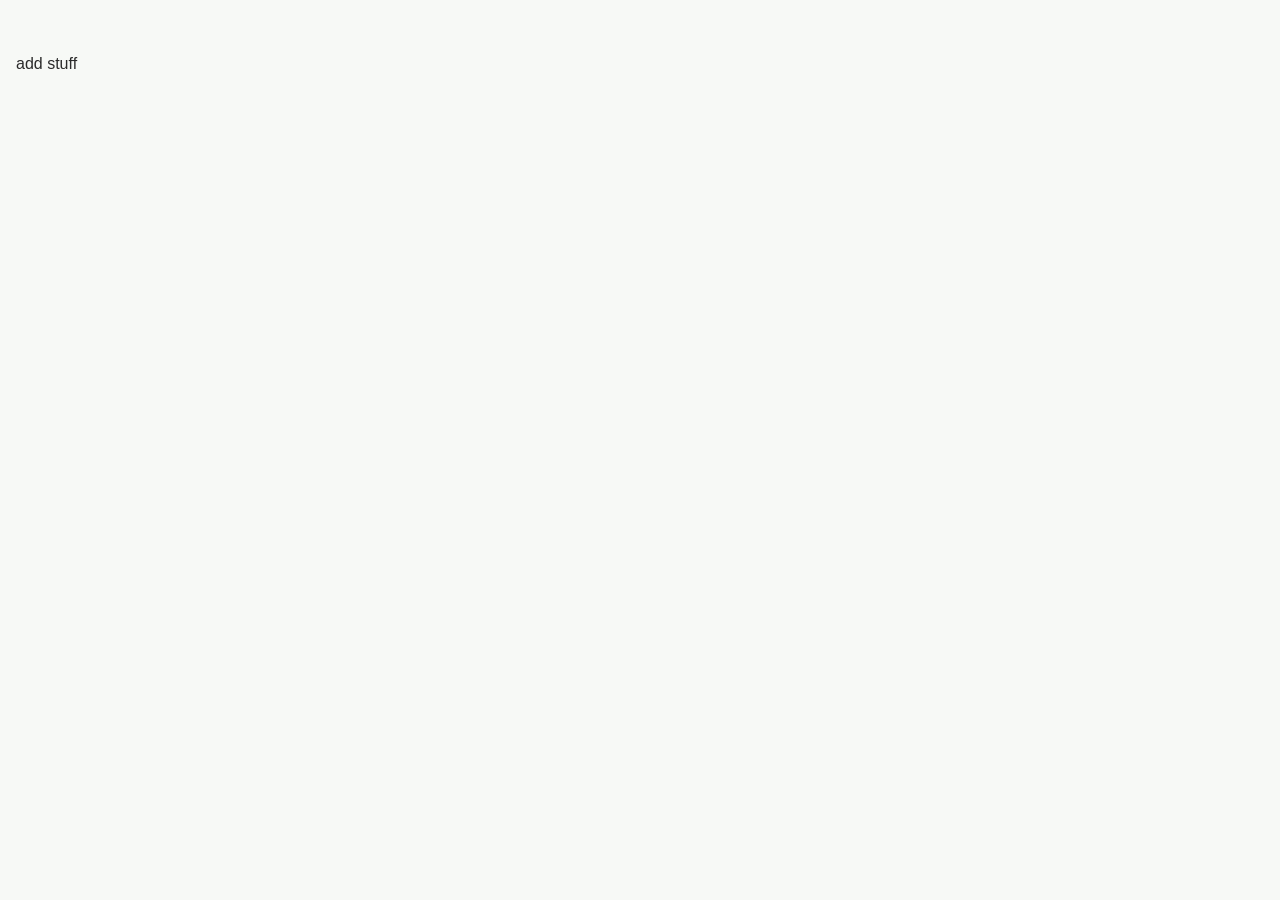
==== index.html @ 5069bcf8 "start creating and designing" ====
<!DOCTYPE html>
<html lang="en">
<head>
    <meta charset="UTF-8">
    <meta name="viewport" content="width=device-width, initial-scale=1.0">
    <title>Home | Pastry Heaven & Cafe</title>
    <link rel="stylesheet" href="style.css">
    <script src="https://ajax.aspnetcdn.com/ajax/jQuery/jquery-3.7.1.js"></script>
    <script src="app.js"></script>

</head>
<body>
    <section id="navbar-placeholder"></section>
    <p>add stuff</p>

    <iframe src="https://facebook.com" 
  width="340" 
  height="500" 
  style="border:none;overflow:hidden" 
  scrolling="no" 
  frameborder="0" 
  allowfullscreen="true" 
  allow="autoplay; clipboard-write; encrypted-media; picture-in-picture; web-share">
</iframe>

</body>
</html>
---- style.css ----
:root {
  --primary-color: #3d5a46;    /* Deep Sage Green */
  --secondary-color: #5c4033;  /* Warm Dark Brown */
  --text-dark: #2b2b2b;        /* Charcoal text */
  --text-muted: #5e6b60;       /* Muted Sage-Grey */
  --bg-color: #f7f9f6;         /* Creamy Sage-White background */
  --font-stack: -apple-system, BlinkMacSystemFont, "Segoe UI", Roboto, Helvetica, Arial, sans-serif;
}

* {
  box-sizing: border-box;
  margin: 0;
  padding: 0;
}
body{
    margin-top: 20px;
}

/* nav bar */
nav{
    background-color: var(--primary-color);
    box-shadow: 3px 3px 5px rgba(0,0,0,0.1);

    /* keep navbar at top of the page when scrolling */
    position: fixed;
    top: 0;
    left: 0;
    width: 100%;
    z-index: 1000; /* Keeps the nav bar above other content */
    margin-bottom: 15px;
}

nav ul{
    width: 100%;
    list-style: none;
    display: flex;
    justify-content: flex-end;
    align-items: center;
}
nav li{
    height: 50px;
}
nav a{
    height: 100%; 
    padding: 0 20px;
    text-decoration: none;
    display: flex;
    align-items: center;
    color: var(--bg-color);
}
/* nav a:hover{
    background-color: black;
} */
nav li:first-child{
    margin-right: auto;
}
.sidebar{
    position: fixed;
    top: 0; 
    right: 0; 
    height: 100vh;
    width: 250px;
    z-index: 999;
    background-color: rgba(14, 13, 13, 0.96);
    backdrop-filter: red(10px);/* idk */
    box-shadow: -10px 0 10px rgba(0,0,0,0.1);
    display: none;
    flex-direction: column;
    align-items: flex-start;
    justify-content: flex-start;
    gap: 10px;
}
.sidebar li, .sidebar a{
    width: 100%;
    /* color: var(--cream); */
    font-size: larger;
    font-weight: bold;
}
.navBtn{
    display: none;
}
@media (max-width: 550px){
    .sidebar{
        width: 100%;
    }
    .hideOnMobile{
      display: none;
    }
    .navBtn{
      display: flex;
    }
}

html {
  scroll-behavior: smooth;
}

body {
  font-family: var(--font-stack);
  background-color: var(--bg-color);
  color: var(--text-dark);
  line-height: 1.5;
  padding: 2rem 1rem;
}

header {
  text-align: center;
  margin-bottom: 3rem;
}

header h1 {
  font-size: 2.2rem;
  color: var(--primary-color);
  text-transform: uppercase;
  letter-spacing: 2px;
  border-bottom: 3px double var(--secondary-color);
  display: inline-block;
  padding-bottom: 0.5rem;
}

#menu-container {
  max-width: 1000px;
  margin: 0 auto;
}

#menu-nav{
    margin-top: 15px;
}
/* ==========================================================================
   Category Navigation Grid (Responsive 2-Column Mobile Layout)
   ========================================================================== */
.nav-grid {
  display: grid;
  /* Forces exactly 2 columns on mobile by default */
  grid-template-columns: repeat(2, 1fr);
  gap: 1rem; /* Tighter spacing so square cards fit nicely on mobile screens */
  max-width: 1000px;
  margin: 0 auto 4rem auto;
  padding: 0 1rem;
}

/* Targets the 5th item (odd one out) when inside a 2-column mobile layout */
.nav-card:last-child {
    /* Spans across both grid tracks so we can center it natively */
    grid-column: span 2;
    /* Centers it horizontally on the page */
    justify-self: center;
    /* Scales down slightly so it looks identical in size to the grid pairs */
    width: calc(50% - 0.5rem); 
  }

/* Desktop and Tablet upgrade: switches to a clean 5-column row layout */
@media (min-width: 930px) {
  .nav-grid {
    grid-template-columns: repeat(5, 1fr);
    gap: 1.5rem; /* Restores elegant wide spacing for big screens */
  }
  .nav-card:last-child {
    /* Spans across both grid tracks so we can center it natively */
    grid-column: span 1;
    width: 100%; 
  }

 
}

/* very small screens - 1 column layout for nav */
@media (max-width: 370px){
    .nav-grid {
    display: flex; 
    flex-direction: column;
  }
  .nav-card:last-child {
    width: 100%;
  }
}

.nav-card {
  position: relative;
  display: flex;
  align-items: center;
  justify-content: center;
  aspect-ratio: 1 / 1; /* Forces perfect squares */
  border-radius: 12px;
  overflow: hidden;
  text-decoration: none;
  box-shadow: 0 4px 10px rgba(0, 0, 0, 0.12);
  transition: transform 0.25s cubic-bezier(0.4, 0, 0.2, 1), box-shadow 0.25s ease;
}


/* Forces the image to behave like a true background-image */
.nav-card img {
  position: absolute;
  top: 0;
  left: 0;
  width: 100%;
  height: 100%;
  object-fit: cover;
  z-index: 1;
  transition: transform 0.4s cubic-bezier(0.4, 0, 0.2, 1);
}

/* Dark translucent mask over the image to guarantee text readability */
.nav-card-overlay {
  position: absolute;
  top: 0;
  left: 0;
  width: 100%;
  height: 100%;
  background: rgba(43, 43, 43, 0.45); /* Dark charcoal tint base */
  display: flex;
  align-items: center;
  justify-content: center;
  z-index: 2;
  transition: background-color 0.25s ease;
}

/* Category Text placed directly on top of the image */
.nav-card-overlay span {
  color: #ffffff;
  font-size: 1.25rem;
  font-weight: 700;
  text-transform: uppercase;
  letter-spacing: 1.5px;
  text-align: center;
  padding: 1rem;
  z-index: 3;
  text-shadow: 1px 2px 4px rgba(0, 0, 0, 0.6); /* Adds heavy depth so text pops */
}

/* Hover States */
.nav-card:hover {
  transform: translateY(-6px);
  box-shadow: 0 8px 20px rgba(0, 0, 0, 0.2);
}

.nav-card:hover img {
  transform: scale(1.08); /* Sophisticated subtle zoom */
   filter: blur(2px); /* Blurs the photo slightly to separate it from the text */
}

.nav-card:hover .nav-card-overlay {
  background: rgba(0, 0, 0, 0.35); 
}

/* Makes the text slightly glow on hover for a high-end feel */
.nav-card:hover .nav-card-overlay span {
  text-shadow: 0 2px 8px rgba(0, 0, 0, 0.8);
}

/* Menu Display Layout */
.menu-category {
  margin-bottom: 4rem;
  scroll-margin-top: 2rem;
}

.menu-category h2 {
  font-size: 1.6rem;
  color: var(--secondary-color);
  margin-bottom: 1.5rem;
  border-bottom: 2px solid var(--primary-color);
  padding-bottom: 0.5rem;
}

.menu-grid {
  display: grid;
  grid-template-columns: repeat(auto-fit, minmax(400px, 1fr));
  gap: 2rem 3rem;
}

@media (max-width: 480px) {
  .menu-grid {
    grid-template-columns: 1fr;
  }
}

.menu-item {
  display: flex;
  flex-direction: column;
}

.item-header {
  display: flex;
  justify-content: space-between;
  align-items: flex-end;
  margin-bottom: 0.25rem;
  position: relative;
}

.item-name {
  font-size: 1.1rem;
  font-weight: 600;
  background-color: var(--bg-color);
  padding-right: 0.5rem;
  z-index: 2;
}

.item-price {
  font-size: 1.1rem;
  font-weight: 700;
  color: var(--primary-color);
  background-color: var(--bg-color);
  padding-left: 0.5rem;
  z-index: 2;
}

.item-header::before {
  content: "";
  position: absolute;
  left: 0;
  right: 0;
  bottom: 4px;
  border-bottom: 1px dotted #b0b9b1;
  z-index: 1;
}

.item-description {
  font-size: 0.95rem;
  color: var(--text-muted);
  font-style: italic;
  margin-top: 0.25rem;
}

.error {
  text-align: center;
  color: #c0392b;
  font-weight: bold;
}
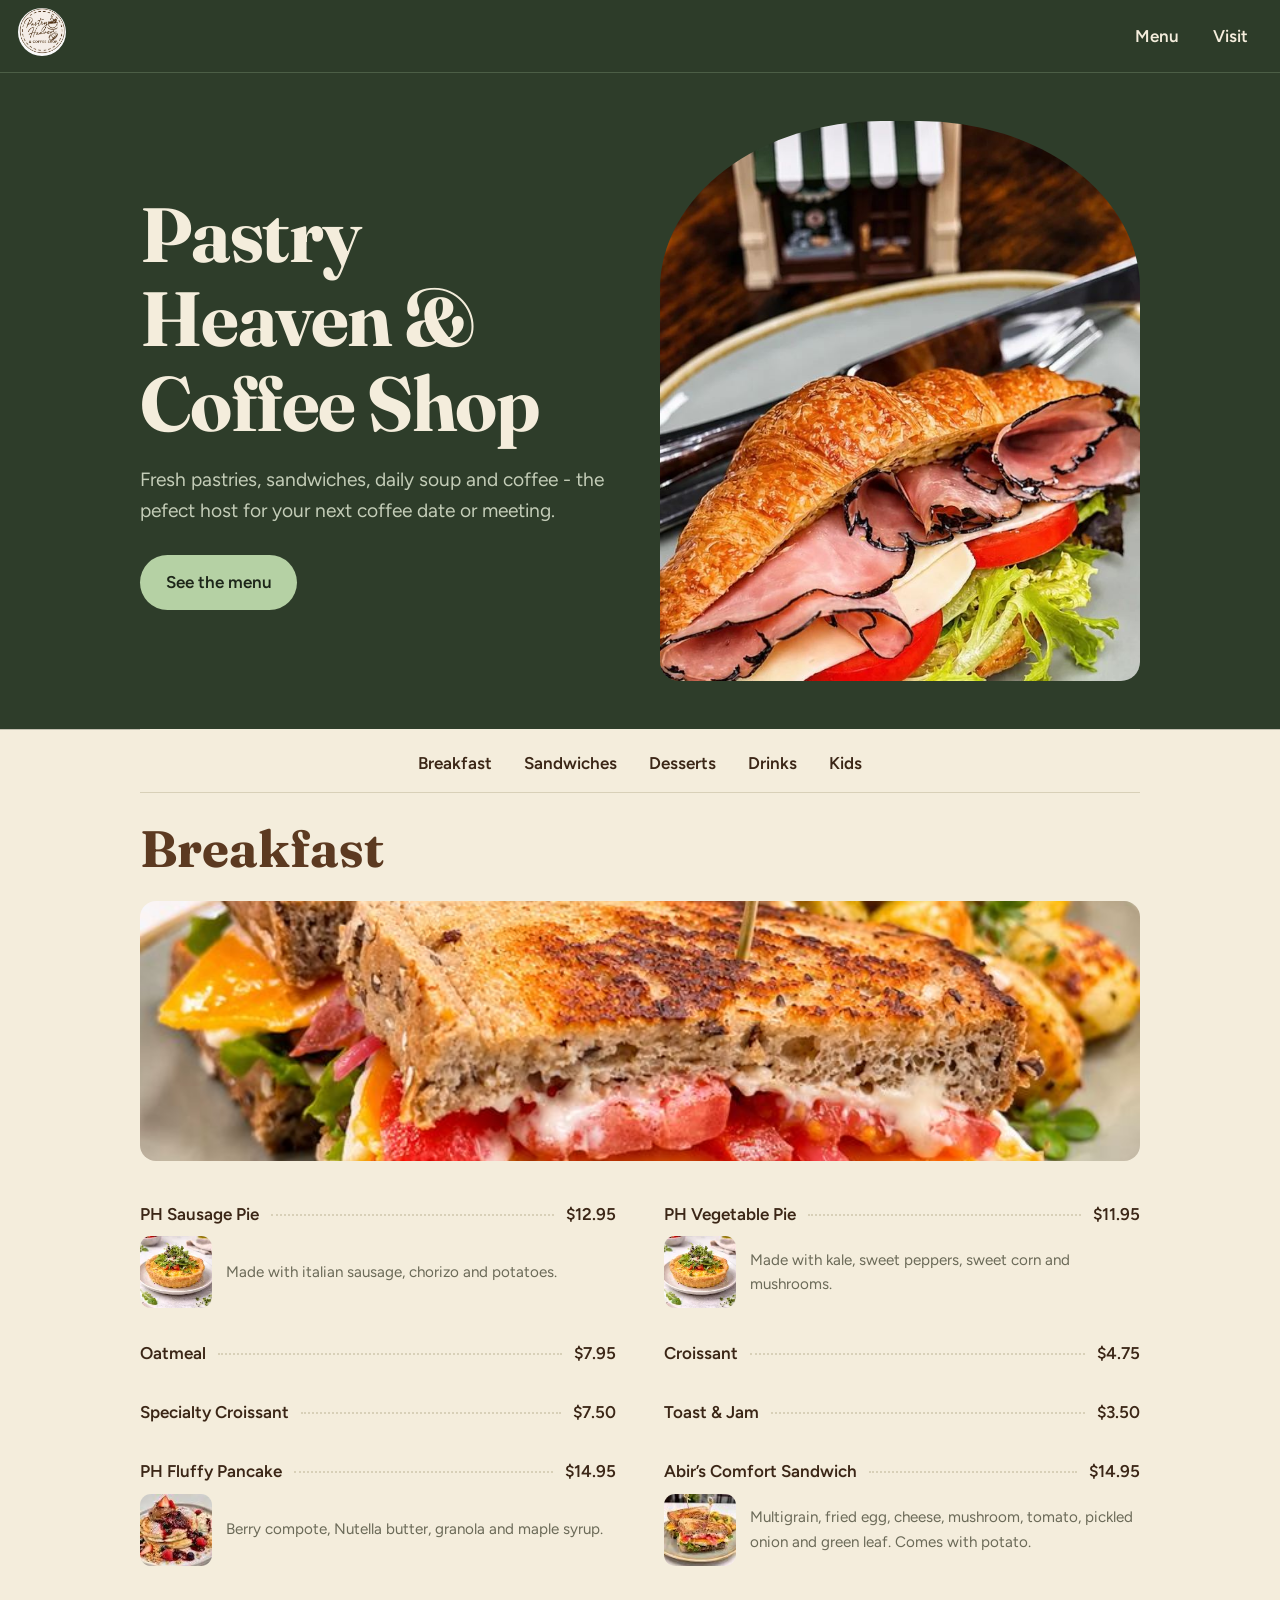
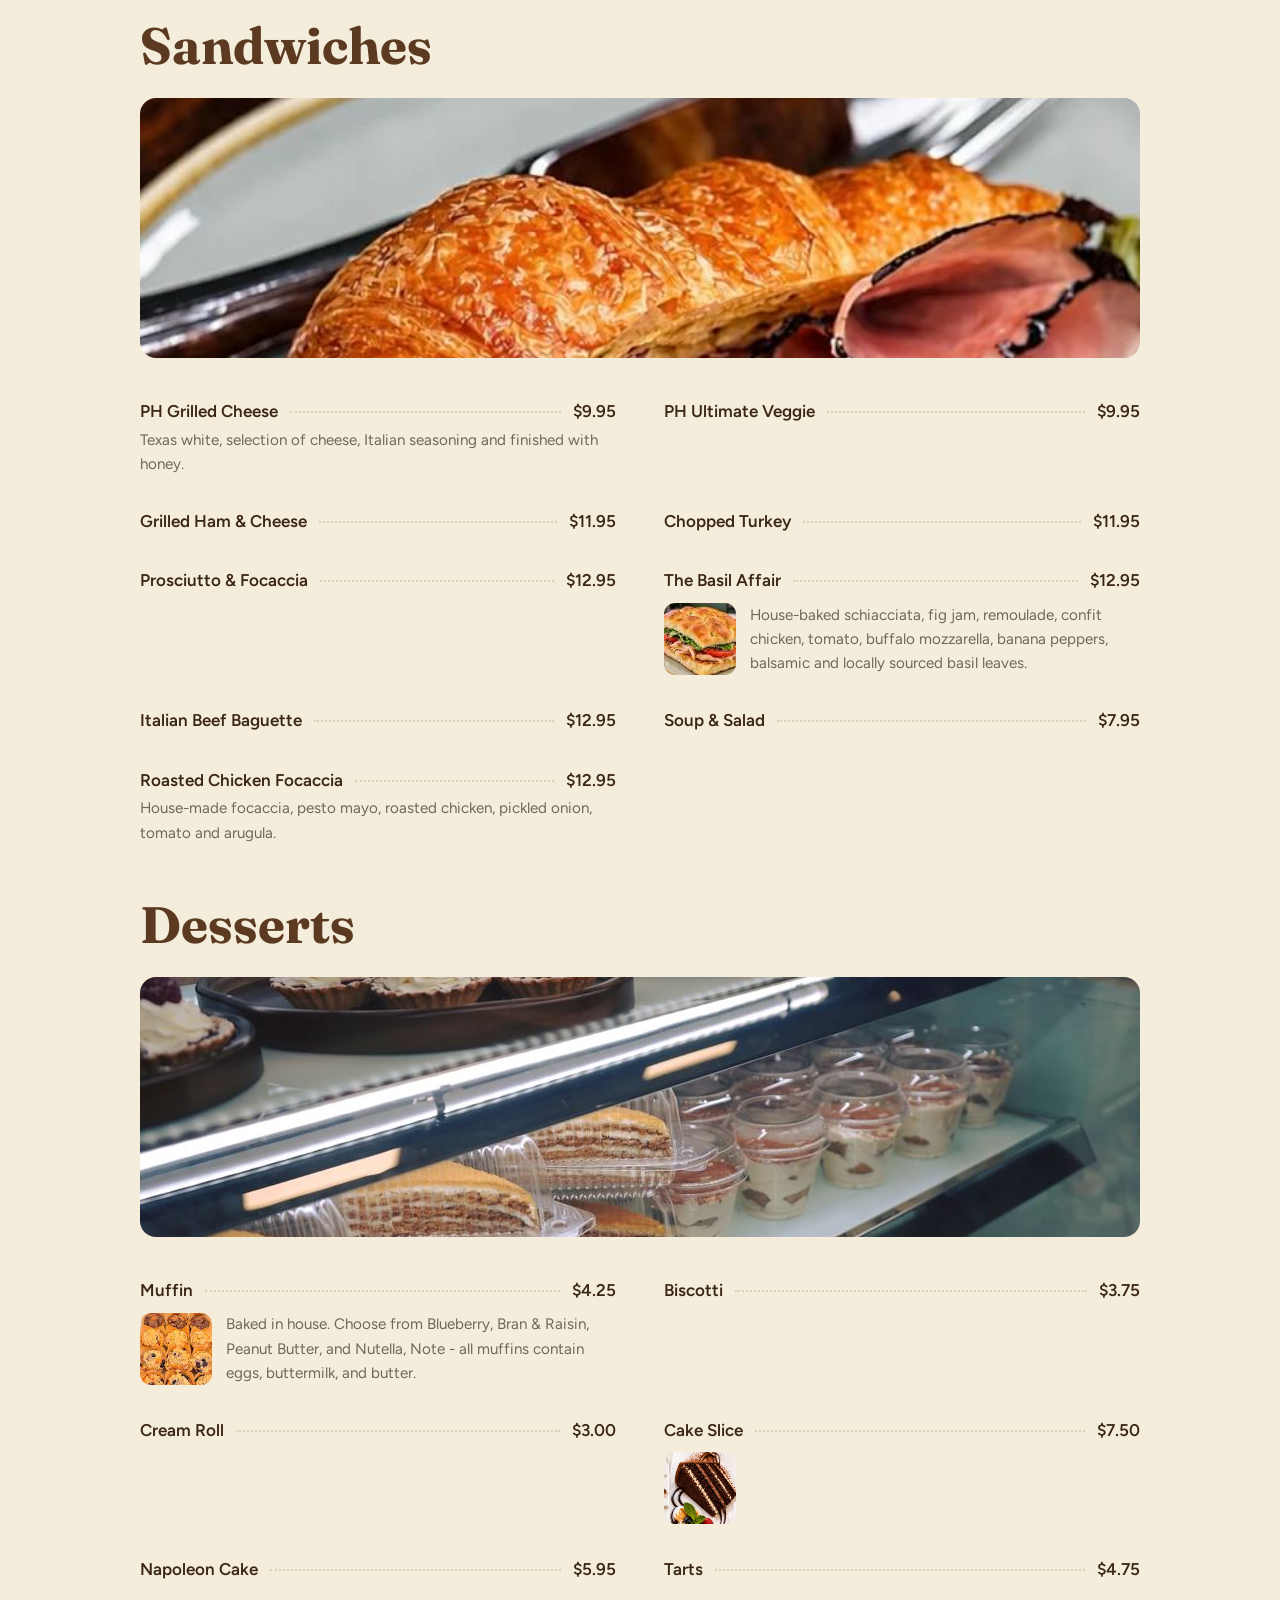
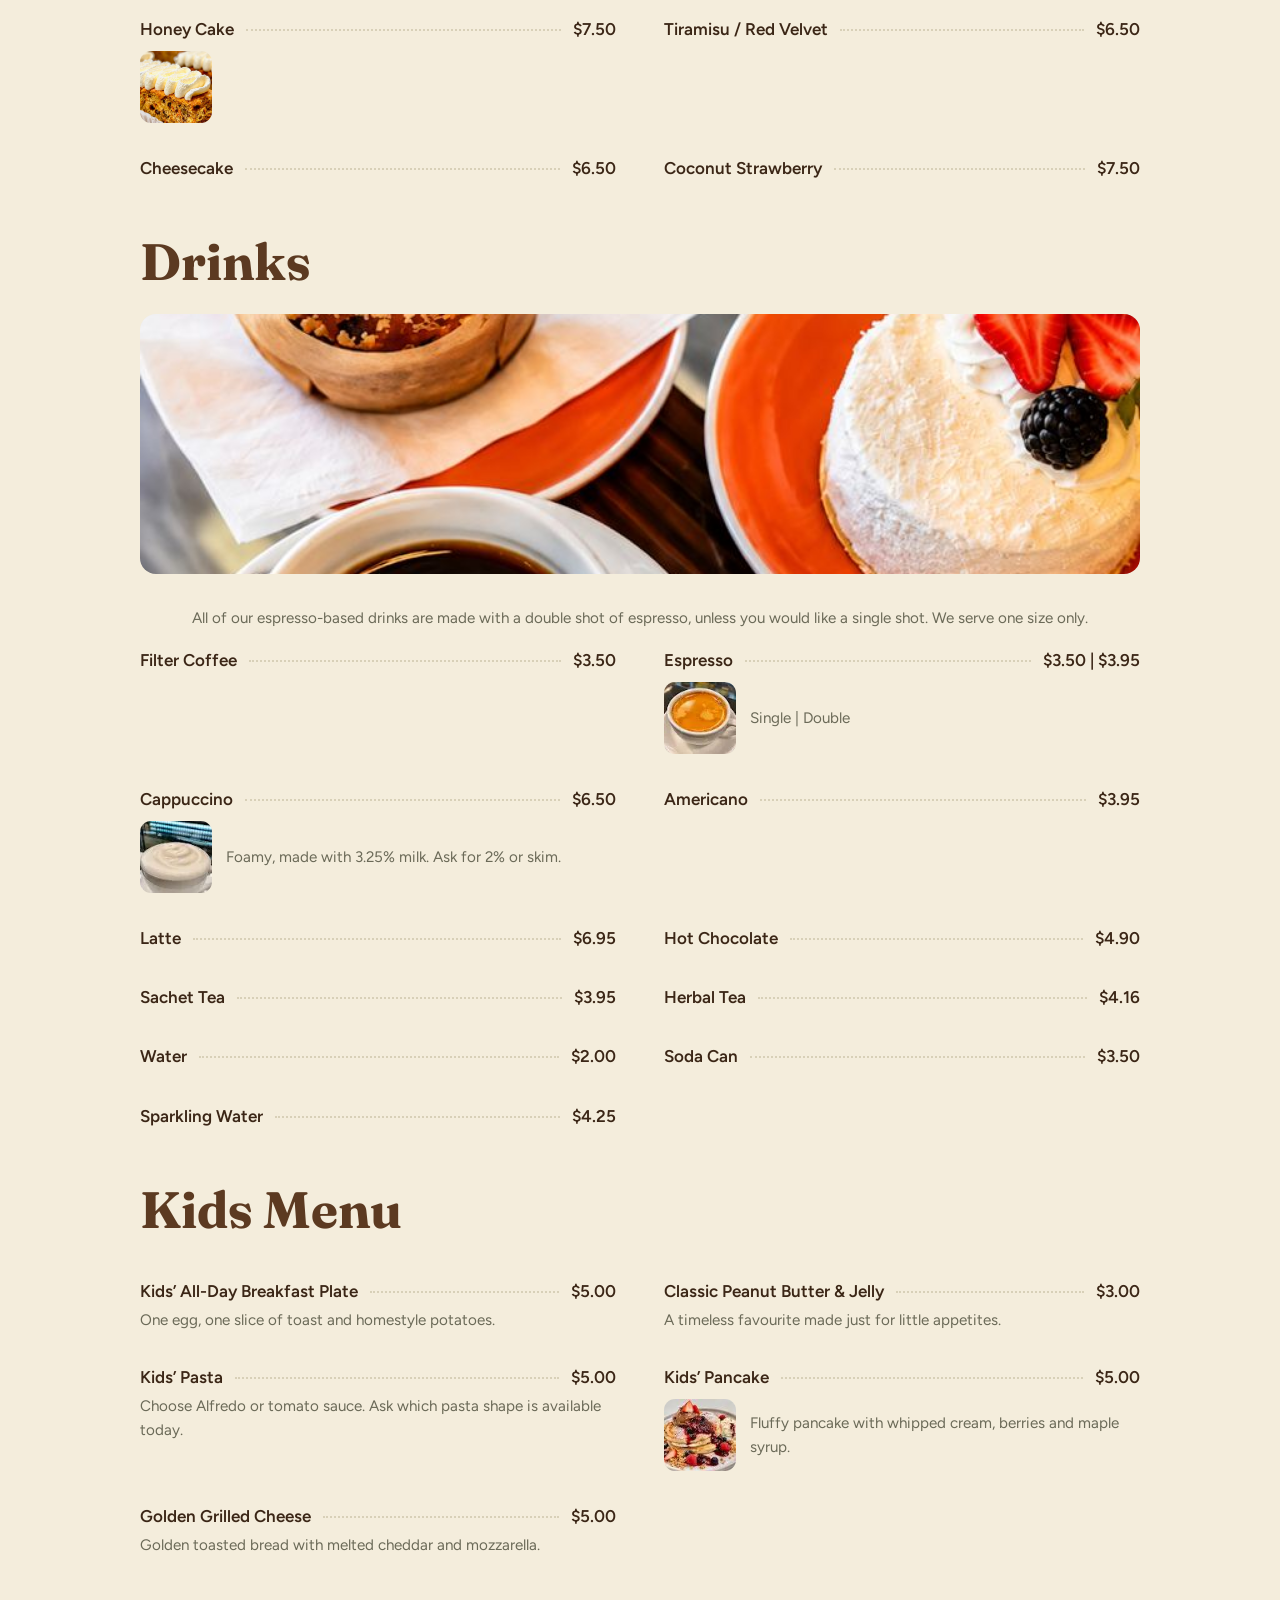
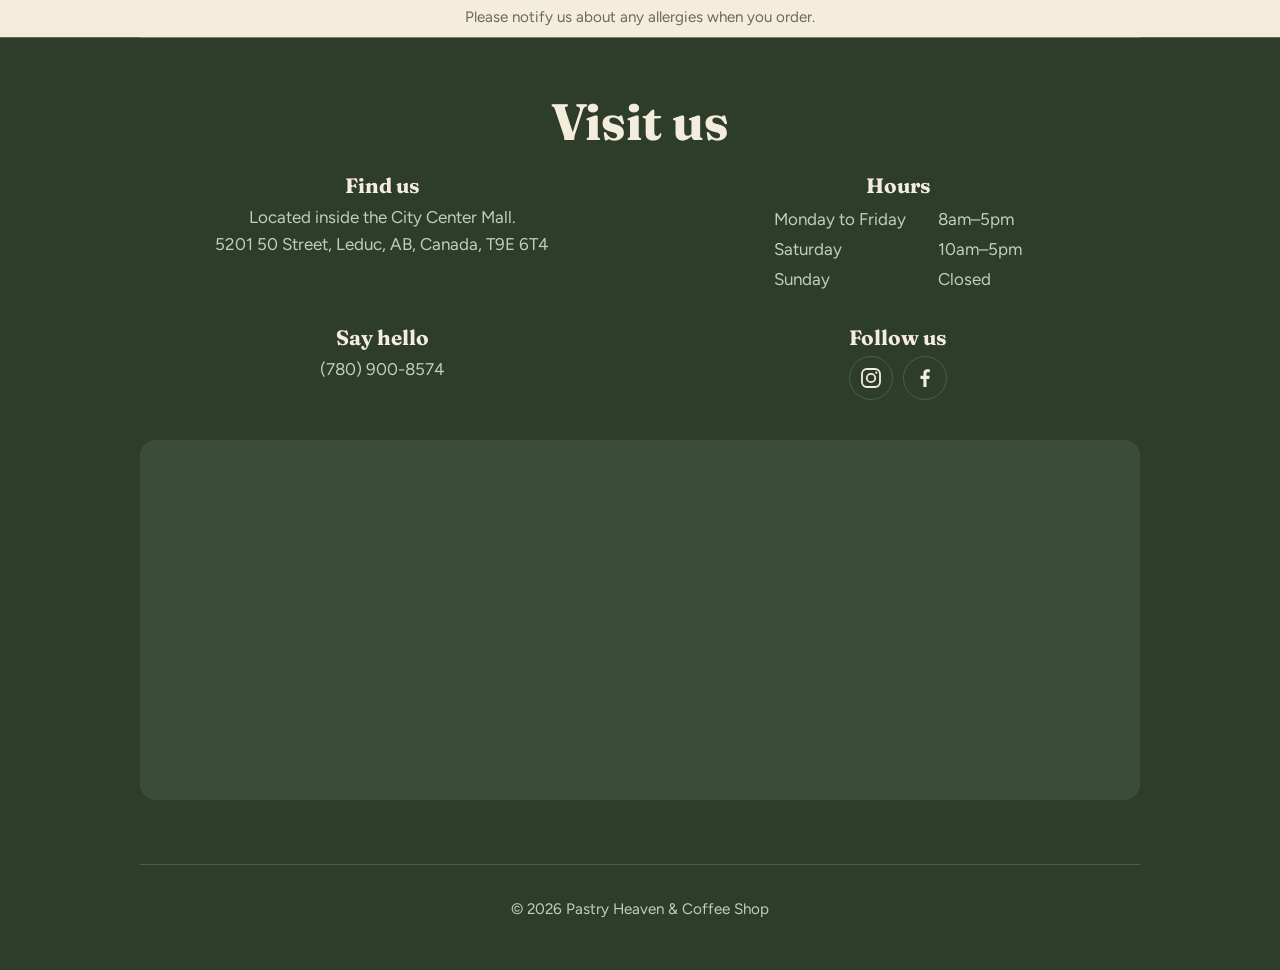
==== commit f3858505: "redesigned entire website" ====
--- a/index.html
+++ b/index.html
@@ -1,27 +1,48 @@
 <!DOCTYPE html>
 <html lang="en">
 <head>
-    <meta charset="UTF-8">
-    <meta name="viewport" content="width=device-width, initial-scale=1.0">
-    <title>Home | Pastry Heaven & Cafe</title>
-    <link rel="stylesheet" href="style.css">
-    <script src="https://ajax.aspnetcdn.com/ajax/jQuery/jquery-3.7.1.js"></script>
-    <script src="app.js"></script>
-
+<meta charset="utf-8">
+<meta name="viewport" content="width=device-width, initial-scale=1, viewport-fit=cover">
+<title>Pastry Heaven &amp; Coffee Shop</title>
+<link rel="stylesheet" href="https://fonts.googleapis.com/css2?family=Fraunces:opsz,wght@9..144,500;9..144,700&family=Figtree:wght@400;500;600&display=swap">
+<link rel="stylesheet" href="styles.css">
 </head>
 <body>
-    <section id="navbar-placeholder"></section>
-    <p>add stuff</p>
+<header class="bar"><div class="wrap">
+  <a href="#top" aria-label="Pastry Heaven home"><img data-img="logo" alt="Pastry Heaven &amp; Coffee Shop logo"></a>
+  <nav aria-label="Main"><a href="#breakfast">Menu</a><a href="#visit">Visit</a></nav>
+</div></header>
 
-    <iframe src="https://facebook.com" 
-  width="340" 
-  height="500" 
-  style="border:none;overflow:hidden" 
-  scrolling="no" 
-  frameborder="0" 
-  allowfullscreen="true" 
-  allow="autoplay; clipboard-write; encrypted-media; picture-in-picture; web-share">
-</iframe>
+<main class="wrap" id="top">
+  <div class="hero">
+    <div>
+      <h1>Pastry Heaven &amp; Coffee Shop</h1>
+      <p>Fresh pastries, sandwiches, daily soup and coffee - the pefect host for your next coffee date or meeting.</p>
+      <a class="btn" href="#breakfast">See the menu</a>
+    </div>
+    <img data-img="croissant" alt="Croissant filled with ham, cheese, tomato and lettuce">
+  </div>
 
+  <div id="menu"><nav class="cats" aria-label="Menu categories"><a href="#breakfast">Breakfast</a><a href="#sandwiches">Sandwiches</a><a href="#desserts">Desserts</a><a href="#drinks">Drinks</a><a href="#kids">Kids</a></nav><div id="sections"></div></div>
+
+  <section id="visit">
+    <h2>Visit us</h2>
+    <div class="visit">
+      <div><h3>Find us</h3><p>Located inside the City Center Mall.</p><p>5201 50 Street, Leduc, AB, Canada, T9E 6T4</p></div>
+      <div><h3>Hours</h3><table class="hours"><tbody><tr><th scope="row">Monday to Friday</th><td>8am–5pm</td></tr><tr><th scope="row">Saturday</th><td>10am–5pm</td></tr><tr><th scope="row">Sunday</th><td>Closed</td></tr></tbody></table></div>
+      <div><h3>Say hello</h3><p>(780) 900-8574</p></div>
+      <div><h3>Follow us</h3><div class="social">
+        <a href="https://www.facebook.com/people/Pastry-Heaven-Coffee-Shop/61586519301114/?sk=about" aria-label="Pastry Heaven on Instagram" target="_blank" rel="noopener"><svg viewBox="0 0 24 24" width="24" height="24" fill="none" stroke="currentColor" stroke-width="1.8" aria-hidden="true"><rect x="3" y="3" width="18" height="18" rx="5"/><circle cx="12" cy="12" r="4.2"/><circle cx="17.3" cy="6.7" r="1.1" fill="currentColor" stroke="none"/></svg></a>
+        <a href="https://www.instagram.com/pastryheavencoffeeshop/?hl=en" aria-label="Pastry Heaven on Facebook" target="_blank" rel="noopener"><svg viewBox="0 0 24 24" width="24" height="24" fill="currentColor" aria-hidden="true"><path d="M13.5 21v-8h2.7l.5-3.2h-3.2V7.8c0-.9.3-1.6 1.7-1.6h1.6V3.3c-.3 0-1.3-.1-2.4-.1-2.4 0-4 1.5-4 4.1v2.5H7.5V13h2.9v8h3.1z"/></svg></a>
+      </div></div>
+    </div>
+    <div class="map">
+      <iframe src="https://www.google.com/maps/embed?pb=!1m18!1m12!1m3!1d2386.227193633268!2d-113.5510899!3d53.26754880000001!2m3!1f0!2f0!3f0!3m2!1i1024!2i768!4f13.1!3m3!1m2!1s0x539ff976296b42cb%3A0xbc093b6845809dd2!2sPastry%20Heaven%20%26%20Coffee%20Shop!5e0!3m2!1sen!2sca!4v1793418979330!5m2!1sen!2sca" title="Map showing the location of Pastry Heaven" loading="lazy" referrerpolicy="no-referrer-when-downgrade" allowfullscreen></iframe>
+    </div>
+  </section>
+  <footer>© 2026 Pastry Heaven &amp; Coffee Shop</footer>
+</main>
+
+<script src="script.js"></script>
 </body>
-</html>+</html>
--- a/styles.css
+++ b/styles.css
@@ -0,0 +1,84 @@
+:root{--bg:#EEF1E8;--surface:#F8F9F4;--ink:#3B2616;--muted:#6B6A58;--sage:#7F9470;--leaf:#3E5A3A;--brown:#5C3A21;--line:#CFD6C3;--navbg:rgba(238,241,232,.94);
+box-sizing:border-box;padding-top:env(safe-area-inset-top,0px);padding-bottom:env(safe-area-inset-bottom,0px)}
+@media (prefers-color-scheme:dark){:root:not([data-theme="light"]){--bg:#1D2619;--surface:#26311F;--ink:#F1EBDD;--muted:#B5BBA5;--sage:#9DB48B;--leaf:#A9C79A;--brown:#E3C9A8;--line:#3A4833;--navbg:rgba(29,38,25,.94)}}
+:root[data-theme="dark"]{--bg:#1D2619;--surface:#26311F;--ink:#F1EBDD;--muted:#B5BBA5;--sage:#9DB48B;--leaf:#A9C79A;--brown:#E3C9A8;--line:#3A4833;--navbg:rgba(29,38,25,.94)}
+html{scroll-padding-top:calc(env(safe-area-inset-top,0px) + 4.5rem);scroll-behavior:smooth}
+*{box-sizing:border-box}
+body{margin:0;background:var(--bg);color:var(--ink);font:400 1.0625rem/1.6 Figtree,system-ui,sans-serif}
+body::before{content:"";position:fixed;inset:0 0 auto;height:env(safe-area-inset-top,0px);background:var(--navbg);z-index:20}
+h1,h2,h3{font-family:Fraunces,Georgia,serif;margin:0;line-height:1.1;color:var(--brown)}
+:focus-visible{outline:3px solid var(--sage);outline-offset:3px}
+.wrap{max-width:1040px;margin:0 auto;padding:0 1.25rem}
+header.bar{position:sticky;top:env(safe-area-inset-top,0px);z-index:10;background:var(--navbg);backdrop-filter:blur(6px);border-bottom:1px solid var(--line)}
+.bar .wrap{display:flex;align-items:center;gap:1rem;padding-top:.5rem;padding-bottom:.5rem}
+.bar img{width:48px;height:48px;border-radius:50%;flex:none}
+.bar nav{display:flex;gap:.3rem;overflow-x:auto;margin-left:auto}
+.bar nav a{flex:none;text-decoration:none;color:var(--ink);font-weight:600;padding:.45rem .9rem;border-radius:999px}
+.bar nav a:hover{background:var(--sage);color:#fff}
+.hero{display:grid;gap:2.5rem;align-items:center;padding:3rem 0;grid-template-columns:repeat(auto-fit,minmax(min(100%,320px),1fr))}
+.hero h1{font-size:clamp(2.6rem,8vw,4.8rem);font-weight:700;letter-spacing:-.02em}
+.hero p{color:var(--muted);font-size:1.2rem;max-width:30rem;margin:1.2rem 0 1.8rem}
+.btn{display:inline-block;background:var(--leaf);color:#fff;font-weight:600;padding:.85rem 1.6rem;border-radius:999px;text-decoration:none}
+:root:not([data-theme="light"]) .btn{color:#1D2619}
+.hero img{width:100%;max-height:560px;object-fit:cover;border-radius:46% 46% 1.2rem 1.2rem / 30% 30% 1.2rem 1.2rem;display:block}
+section{padding:3.5rem 0 2rem}
+section h2{font-size:clamp(2rem,6vw,3.2rem);font-weight:700;margin-bottom:1.5rem}
+.banner{width:100%;height:260px;object-fit:cover;border-radius:1rem;margin-bottom:1.5rem;display:block}
+.menu{list-style:none;margin:0;padding:0;display:grid;grid-template-columns:repeat(auto-fit,minmax(min(100%,420px),1fr));gap:0 3rem}
+.menu li{display:flex;gap:1rem;padding:1rem 0}
+.menu li img{width:72px;height:72px;object-fit:cover;border-radius:.7rem;flex:none}
+.item{flex:1;min-width:0}
+.row{display:flex;gap:.75rem;align-items:baseline}
+.n{font-weight:600}
+.dots{flex:1;border-bottom:2px dotted var(--line);transform:translateY(-4px)}
+.p{font-weight:600}
+.item small{display:block;color:var(--muted);font-size:.95rem;margin-top:.15rem}
+.note{color:var(--muted);font-size:.95rem;margin:2rem 0 0; text-align: center;}
+.visit{display:grid;gap:2rem;grid-template-columns:repeat(auto-fit,minmax(240px,1fr))}
+.visit h3{font-size:1.3rem;margin-bottom:.4rem}
+.visit p{margin:0;color:var(--muted)}
+footer{text-align: center; padding:2rem 0 3rem;color:var(--muted);font-size:.95rem;border-top:1px solid var(--line);margin-top:2rem}
+.bar nav{scrollbar-width:none;-webkit-overflow-scrolling:touch}.bar nav::-webkit-scrollbar{display:none}
+body{overflow-x:clip}img{max-width:100%}
+@media (max-width:600px){body{font-size:1rem}.wrap{padding:0 1rem}.bar .wrap{gap:.5rem}.bar img{width:40px;height:40px}.bar nav a{padding:.5rem .7rem;font-size:.95rem}.hero{padding:1.5rem 0 2rem;gap:1.5rem}.hero p{font-size:1.05rem}.hero img{max-height:380px}.btn{display:block;text-align:center}section{padding:2.5rem 0 1.5rem}.banner{height:180px}.menu li img{width:60px;height:60px}.menu li{gap:.75rem}.row{gap:.5rem}.n{overflow-wrap:anywhere}}
+html{scroll-padding-top:calc(env(safe-area-inset-top,0px) + 4rem)}
+@media (max-width:600px){.bar .wrap{align-items:center}.bar nav{flex:1;flex-wrap:wrap;overflow:visible;justify-content:flex-end;gap:.2rem}.bar nav a{padding:.4rem .65rem}html{scroll-padding-top:calc(env(safe-area-inset-top,0px) + 6.5rem)}}
+.cats{position:sticky;top:calc(env(safe-area-inset-top,0px) + 65px);z-index:9;display:flex;flex-wrap:wrap;justify-content:center;gap:.2rem;padding:.5rem 0;background:var(--navbg);backdrop-filter:blur(6px);border-bottom:1px solid var(--line)}
+.cats a{text-decoration:none;color:var(--ink);font-weight:600;padding:.4rem .9rem;border-radius:999px}
+.cats a:hover{background:var(--sage);color:#fff}
+.bar nav{margin-left:auto}
+.social{display:flex;gap:.6rem}
+.map{position:relative;margin-top:2.5rem;height:360px;border-radius:1rem;overflow:hidden;background:var(--surface);display:grid;place-items:center;color:var(--muted)}
+.map p{margin:0}
+:root:root:root{--bg:#2E3D2A;--surface:#3B4D36;--ink:#F4EDDC;--muted:#C4CDB8;--brown:#F4EDDC;--line:#4C5E46;--navbg:rgba(46,61,42,.96);--leaf:#B5D1A4;--sage:#8FA87E}
+:root:root:root #menu{--bg:#F4EDDC;--surface:#FBF6E8;--ink:#3B2616;--muted:#6B6A58;--brown:#5C3A21;--line:#D8D0B8;--leaf:#3E5A3A;--sage:#7F9470;background:var(--bg);color:var(--ink);box-shadow:0 0 0 100vmax var(--bg);clip-path:inset(0 -100vmax)}
+.cats{background:var(--bg);backdrop-filter:none;padding-top:.9rem}
+#menu section{padding:1.75rem 0 .5rem}
+html{scroll-padding-top:calc(env(safe-area-inset-top,0px) + 8.4rem)}
+@media (max-width:600px){html{scroll-padding-top:calc(env(safe-area-inset-top,0px) + 9.9rem)}}
+:root:root:root .cats a.active{color:#F4EDDC}
+:root:root:root .btn{color:#1D2619}
+.social a:hover{color:#1D2619}
+#visit{border-top:1px solid var(--line)}
+.hours{border-collapse:collapse;margin:0 auto;color:var(--muted)}
+.hours th,.hours td{text-align:left;font-weight:400;padding:.1rem 0}
+.hours th{padding-right:2rem}
+#visit h2,.visit{text-align:center}
+.visit .social{justify-content:center}
+.media{display:flex;gap:.9rem;align-items:center;margin-top:.5rem}
+.media small{margin-top:0}
+.map iframe{position:absolute;inset:0;width:100%;height:100%;border:0}
+.map iframe:not([src]){display:none}
+@media (max-width:600px){.map{height:260px}}
+.social a{display:grid;place-items:center;width:44px;height:44px;border-radius:50%;color:var(--brown);border:1.5px solid var(--line);transition:background-color .3s ease,color .3s ease}
+.social a:hover{background:var(--leaf);color:#fff;border-color:var(--leaf)}
+.bar .wrap{max-width:none;padding-left:18px;padding-right:18px}
+.cats a,.bar nav a{transition:background-color .3s ease,color .3s ease,transform .3s ease}
+.cats a.active,.bar nav a.active{background:var(--leaf);color:#fff;transform:scale(1.06)}
+:root:not([data-theme="light"]) .cats a.active,:root:not([data-theme="light"]) .bar nav a.active{color:#1D2619}
+@media (prefers-reduced-motion:reduce){.cats a,.bar nav a{transition:none}.cats a.active,.bar nav a.active{transform:none}}
+html{scroll-padding-top:calc(env(safe-area-inset-top,0px) + 8rem)}
+@media (max-width:600px){.cats{top:calc(env(safe-area-inset-top,0px) + 57px)}.cats a{padding:.4rem .65rem;font-size:.95rem}html{scroll-padding-top:calc(env(safe-area-inset-top,0px) + 9.5rem)}}
+@media (prefers-reduced-motion:reduce){html{scroll-behavior:auto}}
+.visit{grid-template-columns:repeat(2,1fr)}
+@media (max-width:600px){.visit{grid-template-columns:1fr}}
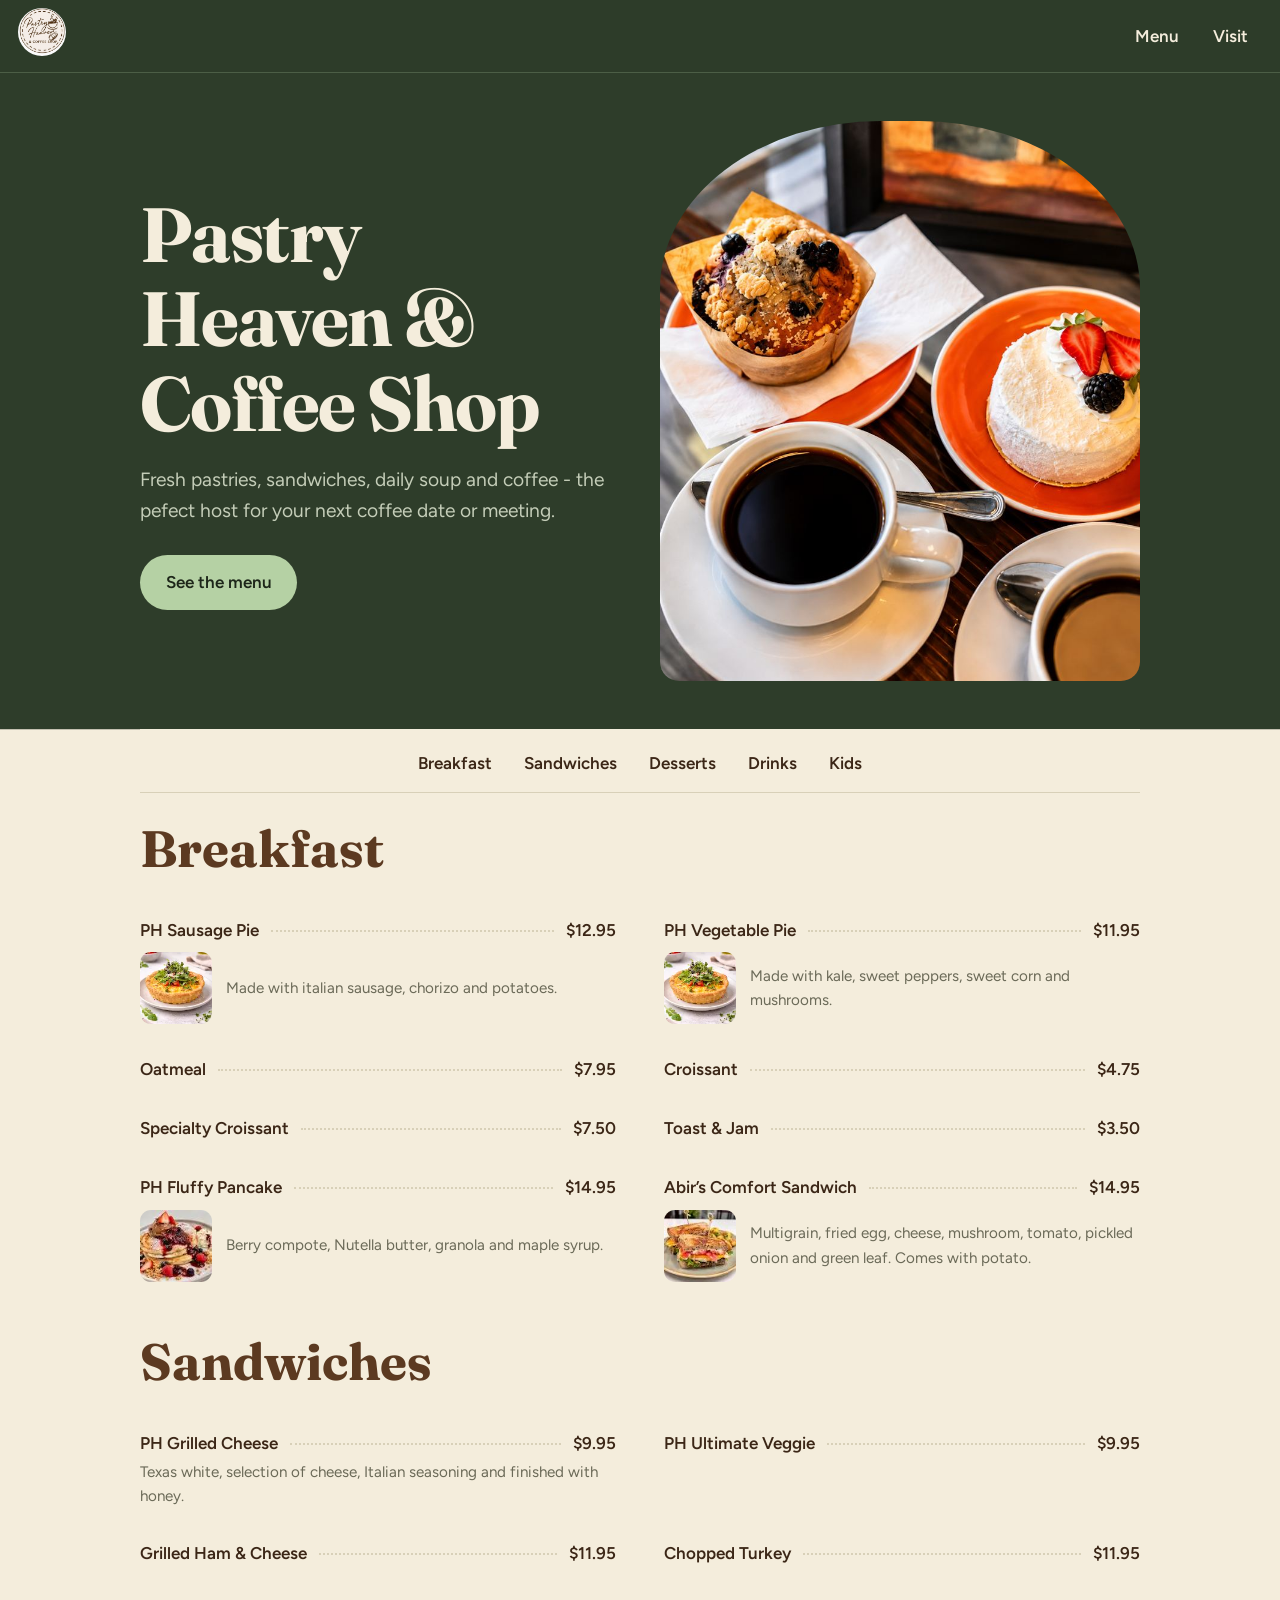
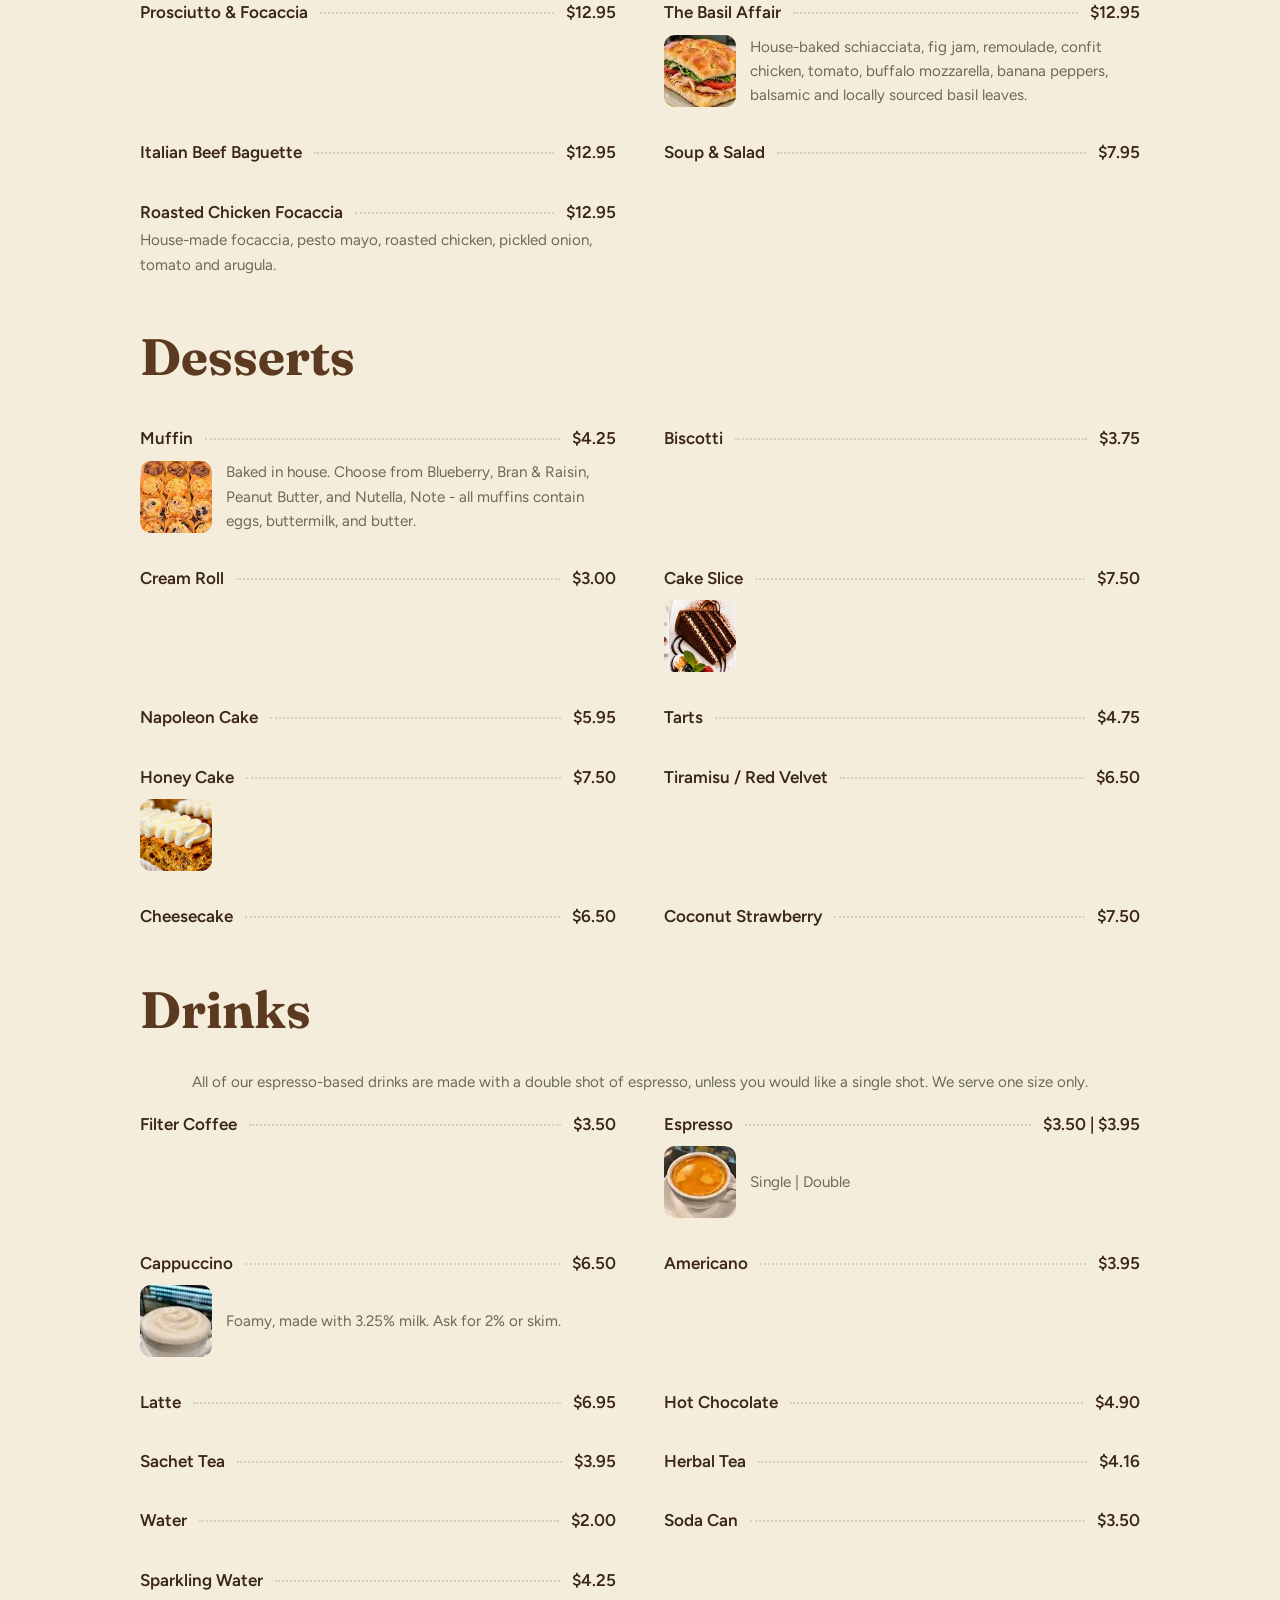
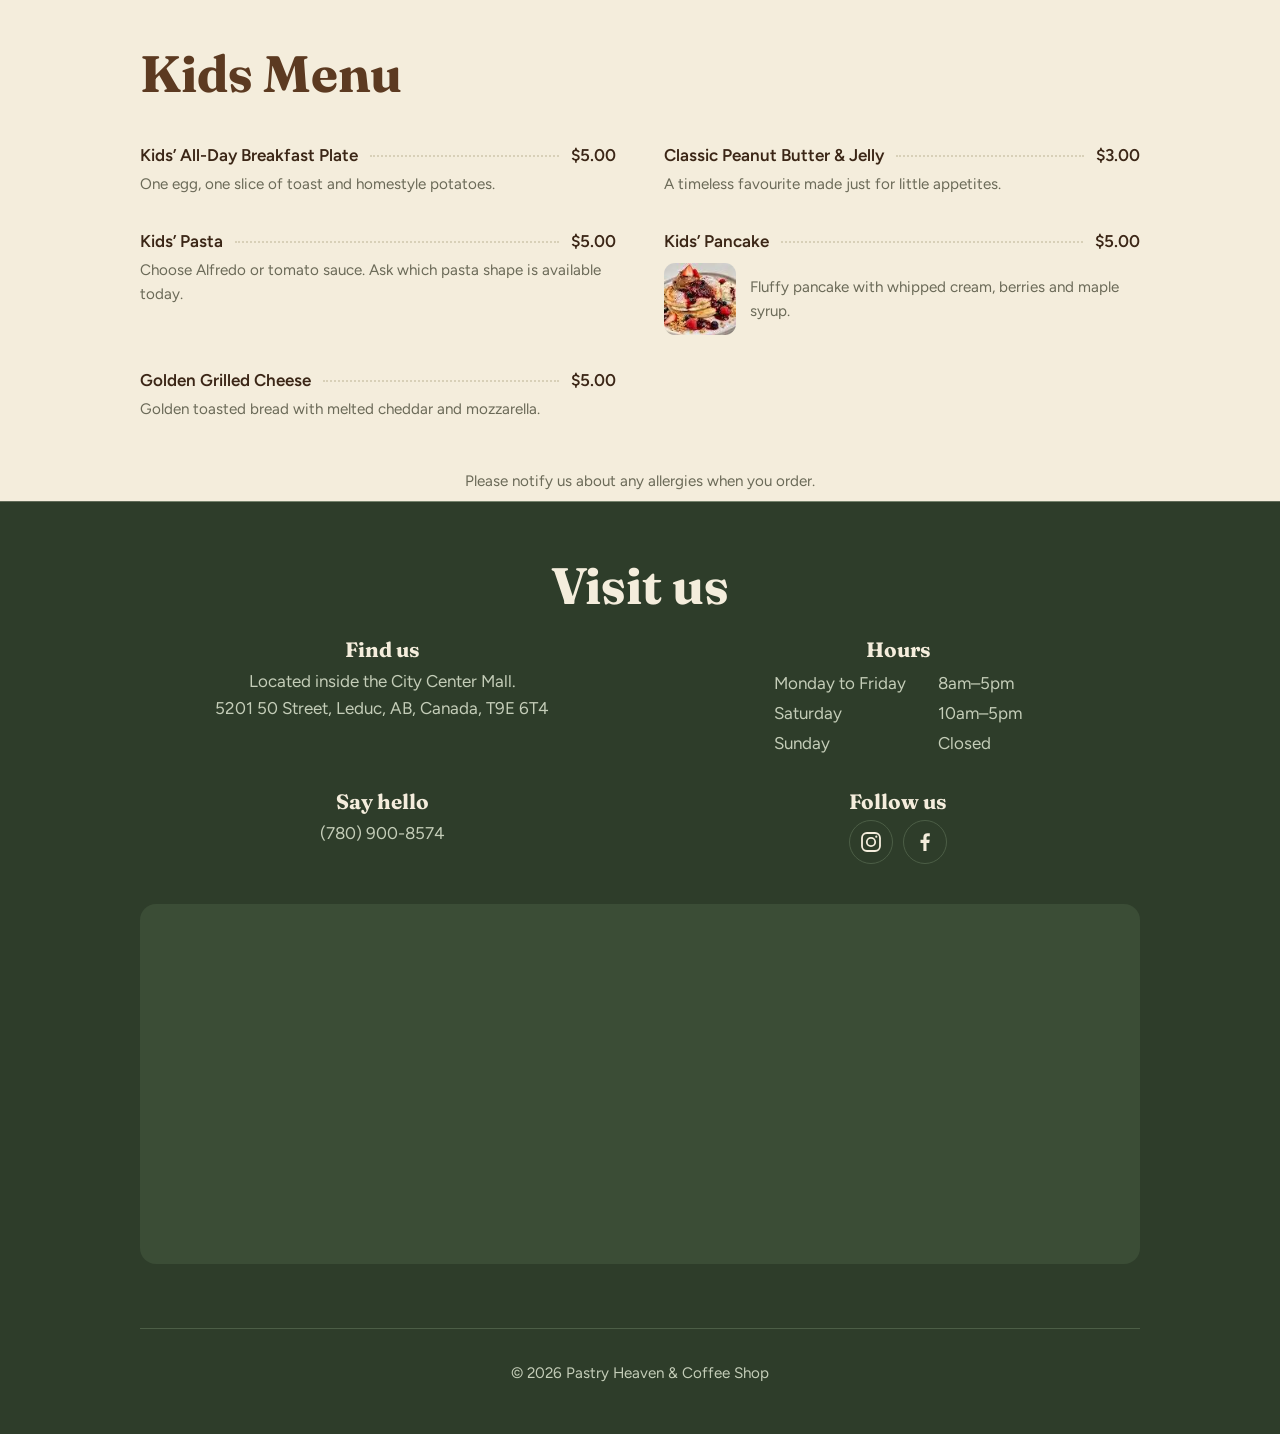
==== commit 955acfb7: "remove banner images and replace first image" ====
--- a/index.html
+++ b/index.html
@@ -20,7 +20,7 @@
       <p>Fresh pastries, sandwiches, daily soup and coffee - the pefect host for your next coffee date or meeting.</p>
       <a class="btn" href="#breakfast">See the menu</a>
     </div>
-    <img data-img="croissant" alt="Croissant filled with ham, cheese, tomato and lettuce">
+    <img src="images/coffee.jpg" alt="Coffee and pastries">
   </div>
 
   <div id="menu"><nav class="cats" aria-label="Menu categories"><a href="#breakfast">Breakfast</a><a href="#sandwiches">Sandwiches</a><a href="#desserts">Desserts</a><a href="#drinks">Drinks</a><a href="#kids">Kids</a></nav><div id="sections"></div></div>
--- a/styles.css
+++ b/styles.css
@@ -81,4 +81,9 @@
 @media (max-width:600px){.cats{top:calc(env(safe-area-inset-top,0px) + 57px)}.cats a{padding:.4rem .65rem;font-size:.95rem}html{scroll-padding-top:calc(env(safe-area-inset-top,0px) + 9.5rem)}}
 @media (prefers-reduced-motion:reduce){html{scroll-behavior:auto}}
 .visit{grid-template-columns:repeat(2,1fr)}
-@media (max-width:600px){.visit{grid-template-columns:1fr}}+@media (max-width:600px){.visit{grid-template-columns:1fr}}
+/* fix phone number appearance */
+a[href^="tel:"] {
+    color: inherit; 
+    text-decoration: none; 
+}
